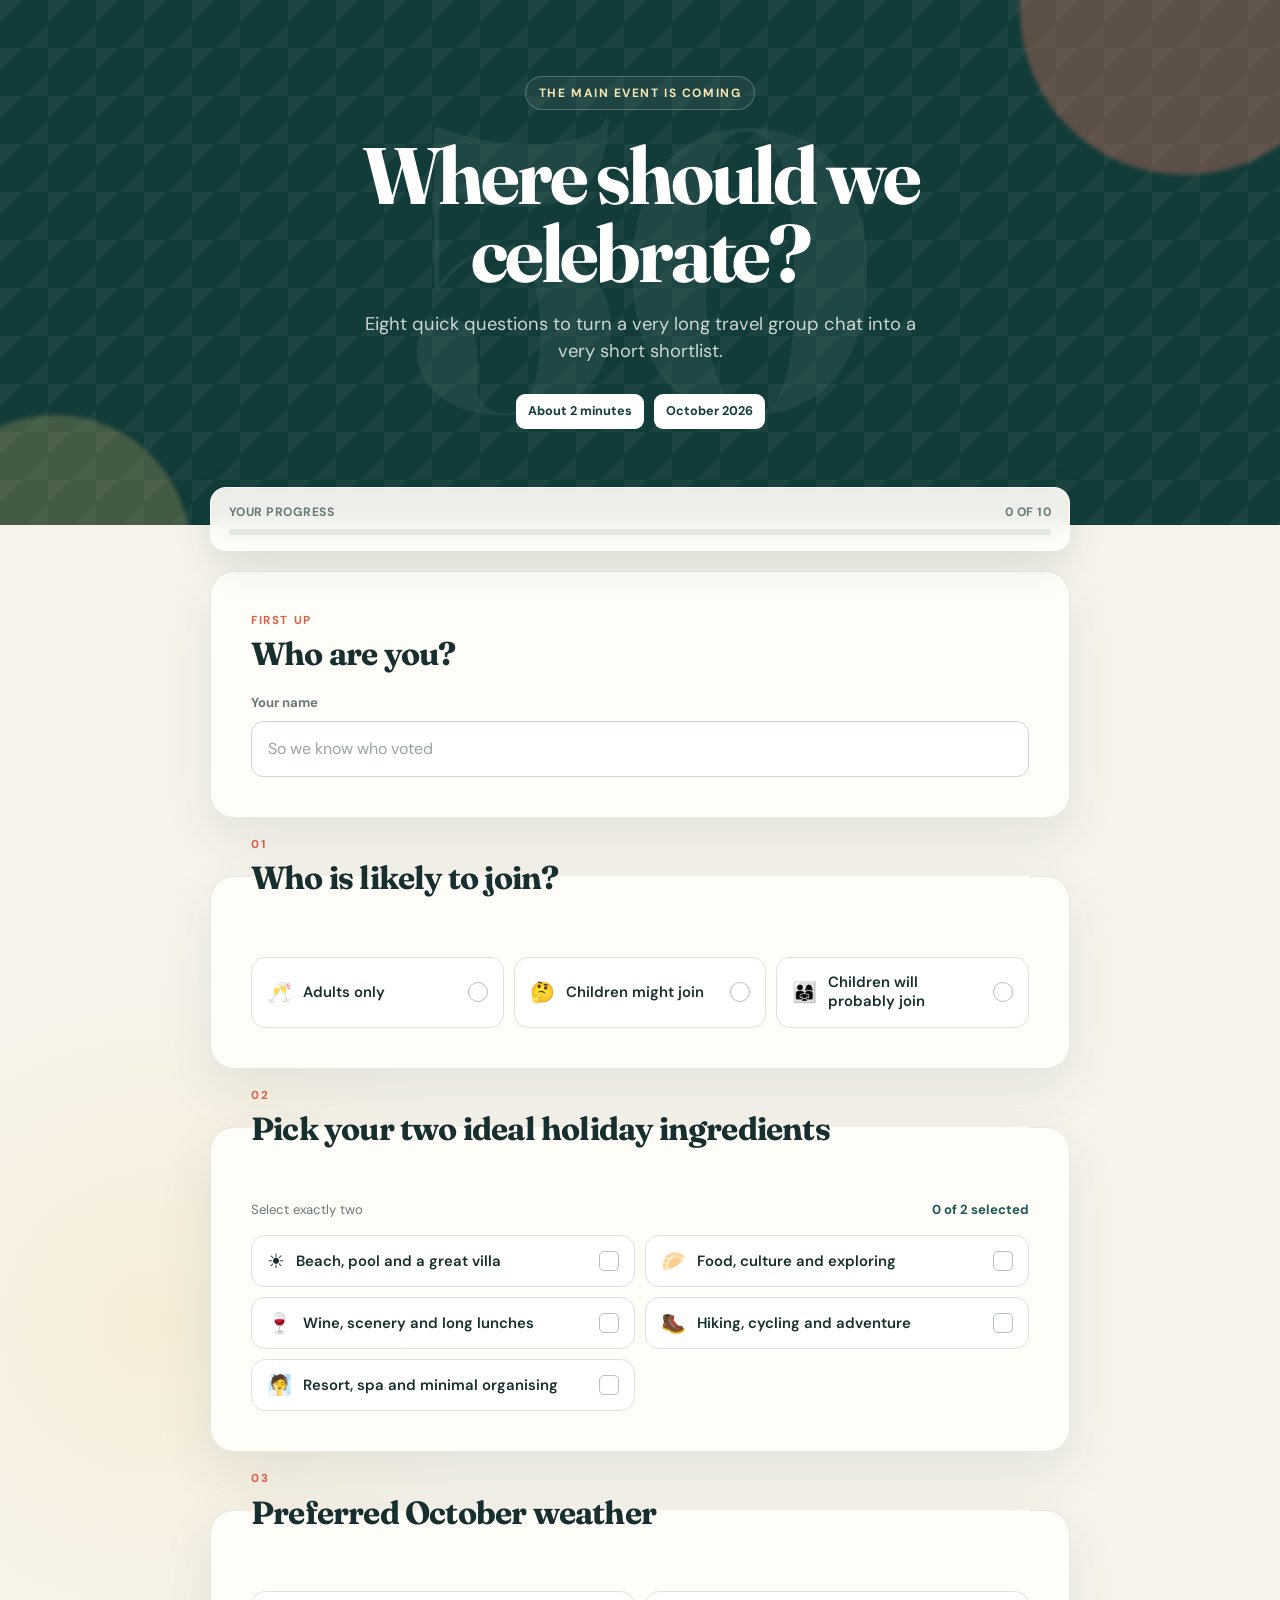
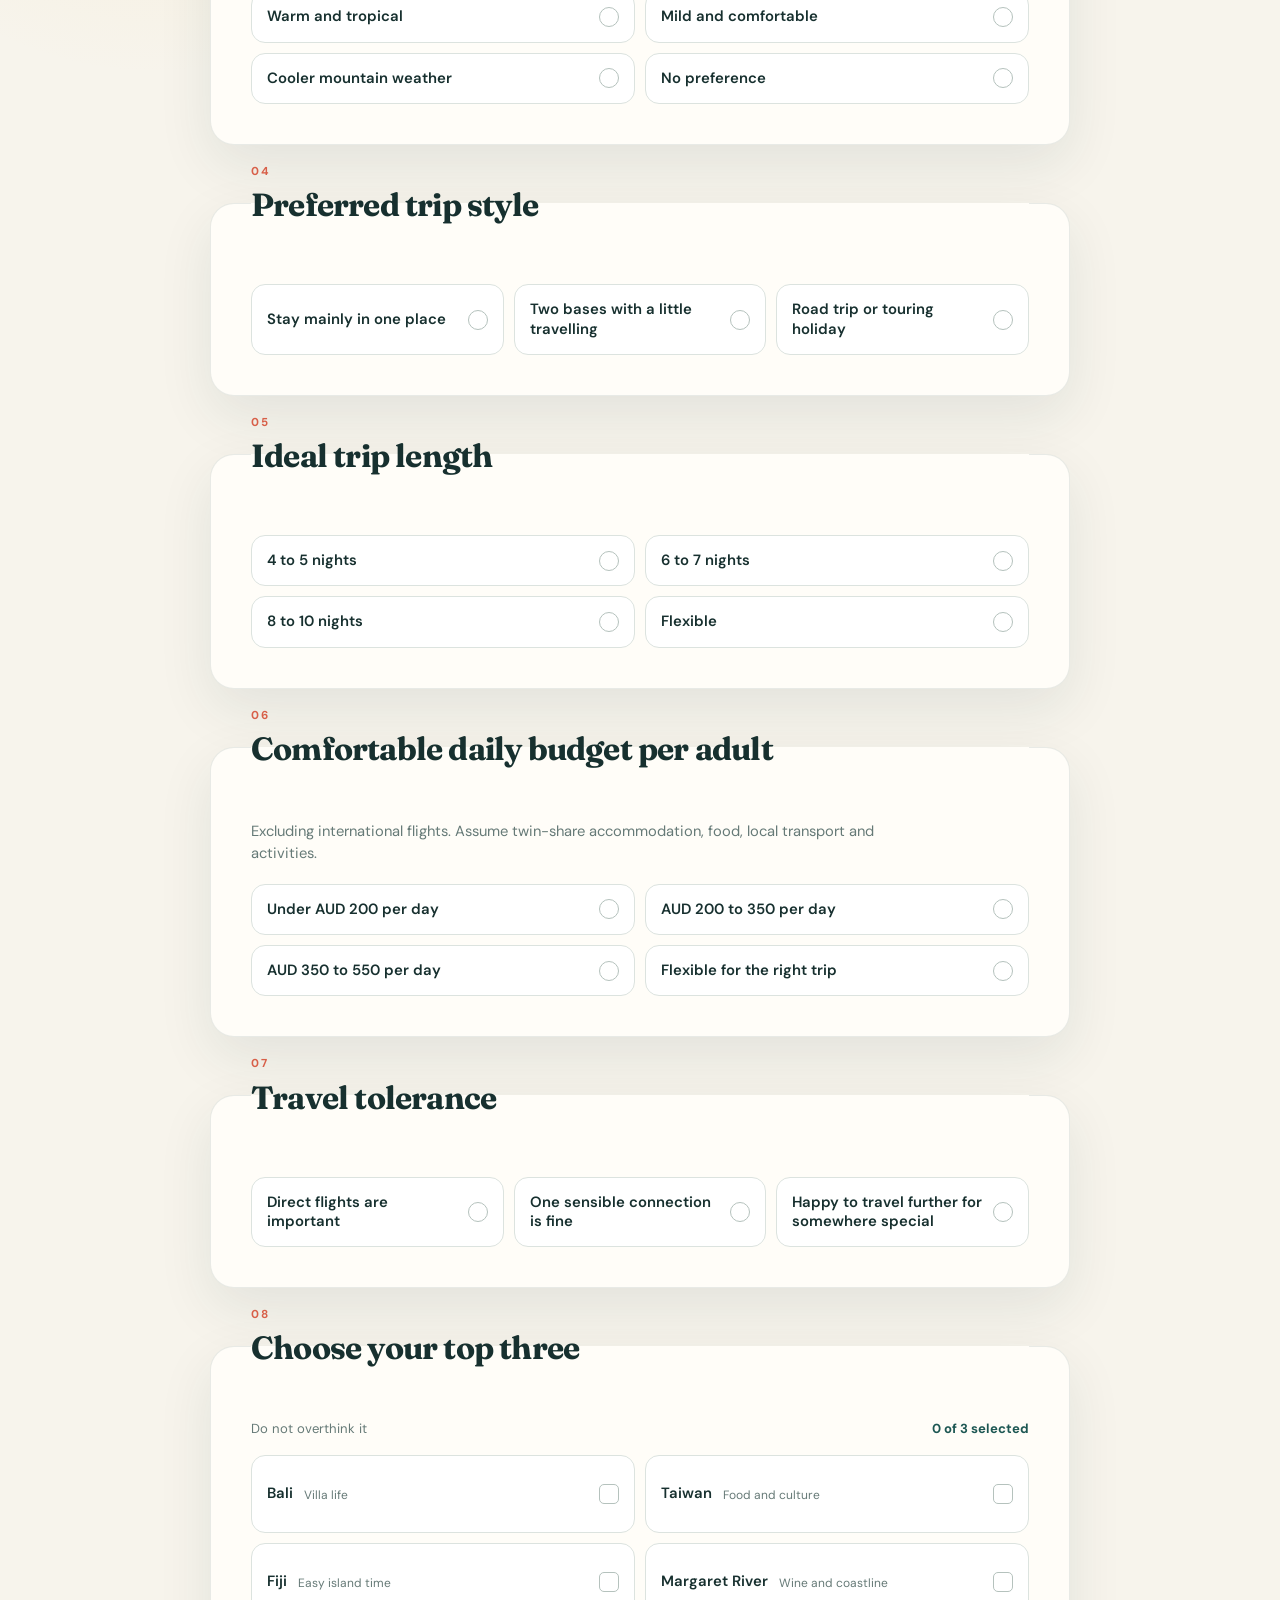
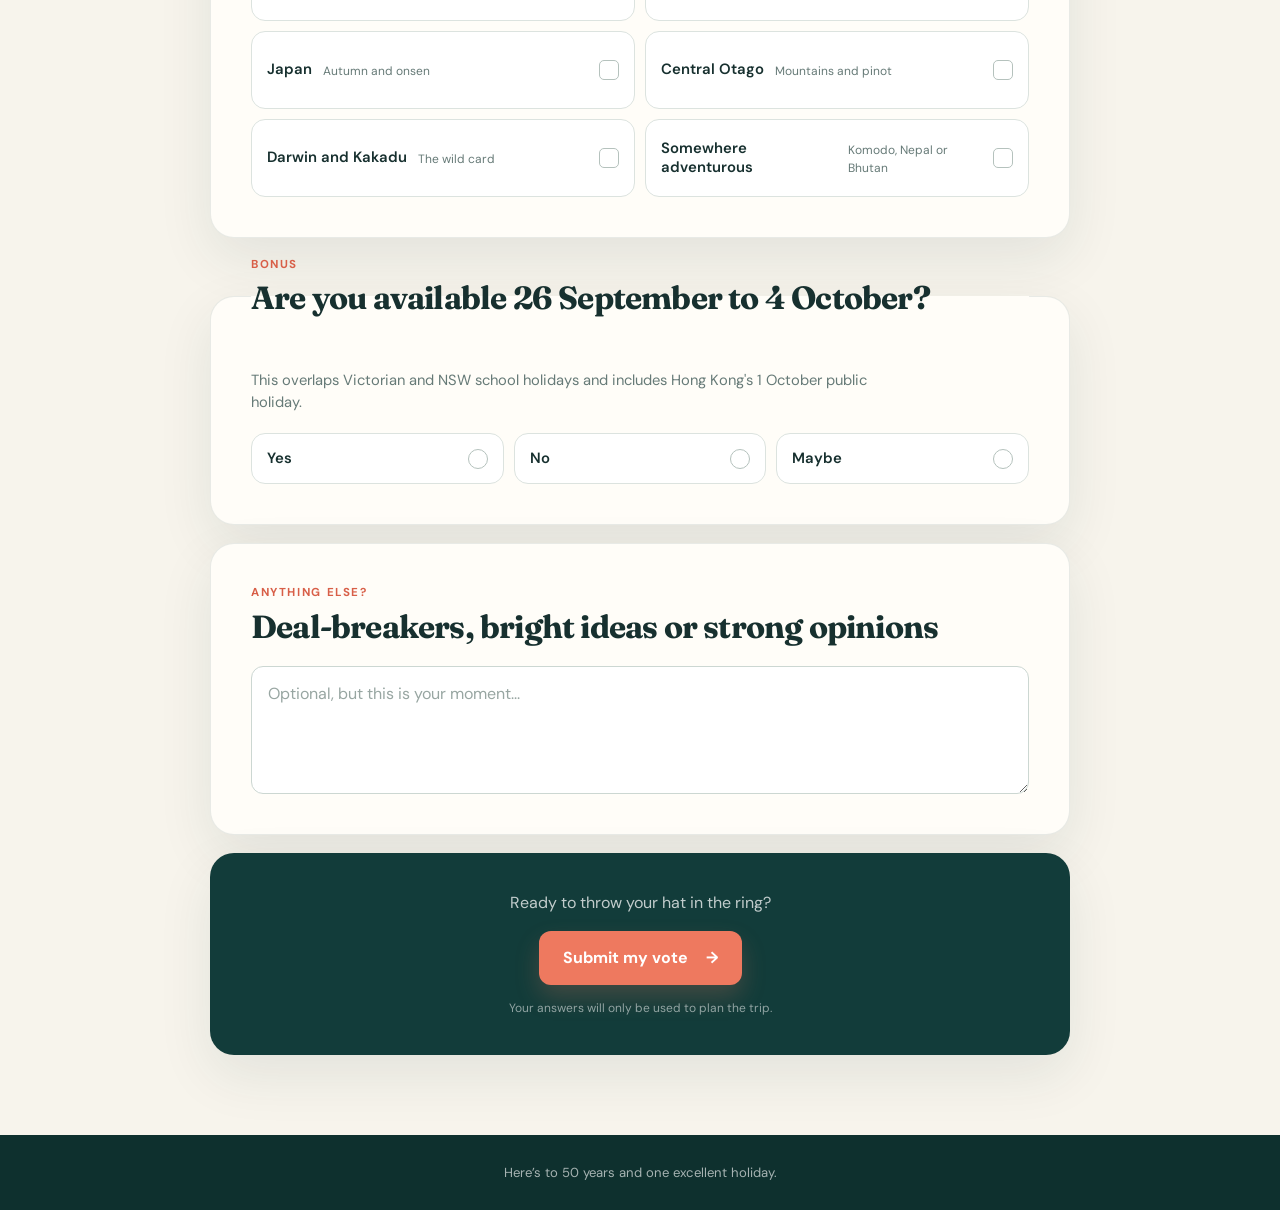
==== index.html @ 727cbc9c "Build 50th trip poll" ====
<!doctype html>
<html lang="en">
  <head>
    <meta charset="UTF-8" />
    <meta name="viewport" content="width=device-width, initial-scale=1.0" />
    <meta
      name="description"
      content="A quick group poll to help choose the destination for our all-in 50th birthday trip."
    />
    <meta name="theme-color" content="#123c3a" />
    <title>The Big 5-0 Trip Poll</title>
    <link rel="preconnect" href="https://fonts.googleapis.com" />
    <link rel="preconnect" href="https://fonts.gstatic.com" crossorigin />
    <link
      href="https://fonts.googleapis.com/css2?family=DM+Sans:wght@400;500;600;700&family=Fraunces:opsz,wght@9..144,600;9..144,700&display=swap"
      rel="stylesheet"
    />
    <link rel="stylesheet" href="/styles.css" />
    <script src="/script.js" defer></script>
  </head>
  <body>
    <header class="hero">
      <div class="hero__glow hero__glow--one" aria-hidden="true"></div>
      <div class="hero__glow hero__glow--two" aria-hidden="true"></div>
      <div class="shell hero__content">
        <div class="eyebrow">The main event is coming</div>
        <p class="hero__number" aria-hidden="true">50</p>
        <h1>Where should we celebrate?</h1>
        <p class="hero__intro">
          Eight quick questions to turn a very long travel group chat into a very
          short shortlist.
        </p>
        <div class="hero__meta" aria-label="Poll details">
          <span>About 2 minutes</span>
          <span>October 2026</span>
        </div>
      </div>
    </header>

    <main class="shell main-content">
      <div class="progress-wrap" aria-hidden="true">
        <div class="progress-copy">
          <span>Your progress</span>
          <span id="progress-label">0 of 10</span>
        </div>
        <div class="progress-track">
          <div class="progress-bar" id="progress-bar"></div>
        </div>
      </div>

      <form
        class="poll-form"
        id="trip-poll"
        name="trip-preferences"
        method="POST"
        action="/thanks.html"
        data-netlify="true"
        data-netlify-honeypot="bot-field"
      >
        <p class="honeypot">
          <label>
            Do not fill this out if you are human:
            <input name="bot-field" />
          </label>
        </p>

        <section class="question question--identity" data-question>
          <div class="question__heading">
            <span class="question__number">First up</span>
            <h2>Who are you?</h2>
          </div>
          <label class="text-label" for="name">Your name</label>
          <input
            class="text-input"
            id="name"
            name="name"
            type="text"
            autocomplete="name"
            placeholder="So we know who voted"
            required
          />
        </section>

        <fieldset class="question" data-question>
          <legend>
            <span class="question__number">01</span>
            <span class="question__title">Who is likely to join?</span>
          </legend>
          <div class="choices choices--three">
            <label class="choice">
              <input type="radio" name="who-is-joining" value="Adults only" required />
              <span class="choice__body">
                <span class="choice__icon" aria-hidden="true">🥂</span>
                <span class="choice__title">Adults only</span>
              </span>
            </label>
            <label class="choice">
              <input type="radio" name="who-is-joining" value="Children might join" />
              <span class="choice__body">
                <span class="choice__icon" aria-hidden="true">🤔</span>
                <span class="choice__title">Children might join</span>
              </span>
            </label>
            <label class="choice">
              <input type="radio" name="who-is-joining" value="Children will probably join" />
              <span class="choice__body">
                <span class="choice__icon" aria-hidden="true">👨‍👩‍👧</span>
                <span class="choice__title">Children will probably join</span>
              </span>
            </label>
          </div>
        </fieldset>

        <fieldset class="question" data-question data-limit="2">
          <legend>
            <span class="question__number">02</span>
            <span class="question__title">Pick your two ideal holiday ingredients</span>
          </legend>
          <div class="question__hint">
            Select exactly two
            <span class="selection-count" aria-live="polite">0 of 2 selected</span>
          </div>
          <div class="choices choices--ingredients">
            <label class="choice">
              <input type="checkbox" name="ideal-ingredients[]" value="Beach, pool and a great villa" />
              <span class="choice__body">
                <span class="choice__icon" aria-hidden="true">☀️</span>
                <span class="choice__title">Beach, pool and a great villa</span>
              </span>
            </label>
            <label class="choice">
              <input type="checkbox" name="ideal-ingredients[]" value="Food, culture and exploring" />
              <span class="choice__body">
                <span class="choice__icon" aria-hidden="true">🥟</span>
                <span class="choice__title">Food, culture and exploring</span>
              </span>
            </label>
            <label class="choice">
              <input type="checkbox" name="ideal-ingredients[]" value="Wine, scenery and long lunches" />
              <span class="choice__body">
                <span class="choice__icon" aria-hidden="true">🍷</span>
                <span class="choice__title">Wine, scenery and long lunches</span>
              </span>
            </label>
            <label class="choice">
              <input type="checkbox" name="ideal-ingredients[]" value="Hiking, cycling and adventure" />
              <span class="choice__body">
                <span class="choice__icon" aria-hidden="true">🥾</span>
                <span class="choice__title">Hiking, cycling and adventure</span>
              </span>
            </label>
            <label class="choice">
              <input type="checkbox" name="ideal-ingredients[]" value="Resort, spa and minimal organising" />
              <span class="choice__body">
                <span class="choice__icon" aria-hidden="true">🧖</span>
                <span class="choice__title">Resort, spa and minimal organising</span>
              </span>
            </label>
          </div>
          <p class="field-error" role="alert"></p>
        </fieldset>

        <fieldset class="question" data-question>
          <legend>
            <span class="question__number">03</span>
            <span class="question__title">Preferred October weather</span>
          </legend>
          <div class="choices choices--two">
            <label class="choice">
              <input type="radio" name="preferred-weather" value="Warm and tropical" required />
              <span class="choice__body"><span class="choice__title">Warm and tropical</span></span>
            </label>
            <label class="choice">
              <input type="radio" name="preferred-weather" value="Mild and comfortable" />
              <span class="choice__body"><span class="choice__title">Mild and comfortable</span></span>
            </label>
            <label class="choice">
              <input type="radio" name="preferred-weather" value="Cooler mountain weather" />
              <span class="choice__body"><span class="choice__title">Cooler mountain weather</span></span>
            </label>
            <label class="choice">
              <input type="radio" name="preferred-weather" value="No preference" />
              <span class="choice__body"><span class="choice__title">No preference</span></span>
            </label>
          </div>
        </fieldset>

        <fieldset class="question" data-question>
          <legend>
            <span class="question__number">04</span>
            <span class="question__title">Preferred trip style</span>
          </legend>
          <div class="choices choices--three">
            <label class="choice">
              <input type="radio" name="trip-style" value="Stay mainly in one place" required />
              <span class="choice__body"><span class="choice__title">Stay mainly in one place</span></span>
            </label>
            <label class="choice">
              <input type="radio" name="trip-style" value="Two bases with a little travelling" />
              <span class="choice__body"><span class="choice__title">Two bases with a little travelling</span></span>
            </label>
            <label class="choice">
              <input type="radio" name="trip-style" value="Road trip or touring holiday" />
              <span class="choice__body"><span class="choice__title">Road trip or touring holiday</span></span>
            </label>
          </div>
        </fieldset>

        <fieldset class="question" data-question>
          <legend>
            <span class="question__number">05</span>
            <span class="question__title">Ideal trip length</span>
          </legend>
          <div class="choices choices--two">
            <label class="choice">
              <input type="radio" name="trip-length" value="4 to 5 nights" required />
              <span class="choice__body"><span class="choice__title">4 to 5 nights</span></span>
            </label>
            <label class="choice">
              <input type="radio" name="trip-length" value="6 to 7 nights" />
              <span class="choice__body"><span class="choice__title">6 to 7 nights</span></span>
            </label>
            <label class="choice">
              <input type="radio" name="trip-length" value="8 to 10 nights" />
              <span class="choice__body"><span class="choice__title">8 to 10 nights</span></span>
            </label>
            <label class="choice">
              <input type="radio" name="trip-length" value="Flexible" />
              <span class="choice__body"><span class="choice__title">Flexible</span></span>
            </label>
          </div>
        </fieldset>

        <fieldset class="question" data-question>
          <legend>
            <span class="question__number">06</span>
            <span class="question__title">Comfortable daily budget per adult</span>
          </legend>
          <p class="question__description">
            Excluding international flights. Assume twin-share accommodation, food,
            local transport and activities.
          </p>
          <div class="choices choices--two">
            <label class="choice">
              <input type="radio" name="daily-budget" value="Under AUD 200 per day" required />
              <span class="choice__body"><span class="choice__title">Under AUD 200 per day</span></span>
            </label>
            <label class="choice">
              <input type="radio" name="daily-budget" value="AUD 200 to 350 per day" />
              <span class="choice__body"><span class="choice__title">AUD 200 to 350 per day</span></span>
            </label>
            <label class="choice">
              <input type="radio" name="daily-budget" value="AUD 350 to 550 per day" />
              <span class="choice__body"><span class="choice__title">AUD 350 to 550 per day</span></span>
            </label>
            <label class="choice">
              <input type="radio" name="daily-budget" value="Flexible for the right trip" />
              <span class="choice__body"><span class="choice__title">Flexible for the right trip</span></span>
            </label>
          </div>
        </fieldset>

        <fieldset class="question" data-question>
          <legend>
            <span class="question__number">07</span>
            <span class="question__title">Travel tolerance</span>
          </legend>
          <div class="choices choices--three">
            <label class="choice">
              <input type="radio" name="travel-tolerance" value="Direct flights are important" required />
              <span class="choice__body"><span class="choice__title">Direct flights are important</span></span>
            </label>
            <label class="choice">
              <input type="radio" name="travel-tolerance" value="One sensible connection is fine" />
              <span class="choice__body"><span class="choice__title">One sensible connection is fine</span></span>
            </label>
            <label class="choice">
              <input type="radio" name="travel-tolerance" value="Happy to travel further for somewhere special" />
              <span class="choice__body"><span class="choice__title">Happy to travel further for somewhere special</span></span>
            </label>
          </div>
        </fieldset>

        <fieldset class="question question--destinations" data-question data-limit="3">
          <legend>
            <span class="question__number">08</span>
            <span class="question__title">Choose your top three</span>
          </legend>
          <div class="question__hint">
            Do not overthink it
            <span class="selection-count" aria-live="polite">0 of 3 selected</span>
          </div>
          <div class="choices choices--destinations">
            <label class="choice choice--destination">
              <input type="checkbox" name="top-destinations[]" value="Bali" />
              <span class="choice__body"><span class="choice__title">Bali</span><span class="choice__sub">Villa life</span></span>
            </label>
            <label class="choice choice--destination">
              <input type="checkbox" name="top-destinations[]" value="Taiwan" />
              <span class="choice__body"><span class="choice__title">Taiwan</span><span class="choice__sub">Food and culture</span></span>
            </label>
            <label class="choice choice--destination">
              <input type="checkbox" name="top-destinations[]" value="Fiji" />
              <span class="choice__body"><span class="choice__title">Fiji</span><span class="choice__sub">Easy island time</span></span>
            </label>
            <label class="choice choice--destination">
              <input type="checkbox" name="top-destinations[]" value="Margaret River" />
              <span class="choice__body"><span class="choice__title">Margaret River</span><span class="choice__sub">Wine and coastline</span></span>
            </label>
            <label class="choice choice--destination">
              <input type="checkbox" name="top-destinations[]" value="Japan" />
              <span class="choice__body"><span class="choice__title">Japan</span><span class="choice__sub">Autumn and onsen</span></span>
            </label>
            <label class="choice choice--destination">
              <input type="checkbox" name="top-destinations[]" value="Central Otago, New Zealand" />
              <span class="choice__body"><span class="choice__title">Central Otago</span><span class="choice__sub">Mountains and pinot</span></span>
            </label>
            <label class="choice choice--destination">
              <input type="checkbox" name="top-destinations[]" value="Darwin and Kakadu" />
              <span class="choice__body"><span class="choice__title">Darwin and Kakadu</span><span class="choice__sub">The wild card</span></span>
            </label>
            <label class="choice choice--destination">
              <input type="checkbox" name="top-destinations[]" value="Somewhere more adventurous" />
              <span class="choice__body"><span class="choice__title">Somewhere adventurous</span><span class="choice__sub">Komodo, Nepal or Bhutan</span></span>
            </label>
          </div>
          <p class="field-error" role="alert"></p>
        </fieldset>

        <fieldset class="question question--date" data-question>
          <legend>
            <span class="question__number">Bonus</span>
            <span class="question__title">Are you available 26 September to 4 October?</span>
          </legend>
          <p class="question__description">
            This overlaps Victorian and NSW school holidays and includes Hong Kong's
            1 October public holiday.
          </p>
          <div class="choices choices--three choices--compact">
            <label class="choice">
              <input type="radio" name="date-availability" value="Yes" required />
              <span class="choice__body"><span class="choice__title">Yes</span></span>
            </label>
            <label class="choice">
              <input type="radio" name="date-availability" value="No" />
              <span class="choice__body"><span class="choice__title">No</span></span>
            </label>
            <label class="choice">
              <input type="radio" name="date-availability" value="Maybe" />
              <span class="choice__body"><span class="choice__title">Maybe</span></span>
            </label>
          </div>
        </fieldset>

        <section class="question question--comments">
          <div class="question__heading">
            <span class="question__number">Anything else?</span>
            <h2>Deal-breakers, bright ideas or strong opinions</h2>
          </div>
          <label class="sr-only" for="comments">Optional comments</label>
          <textarea
            class="text-input text-input--area"
            id="comments"
            name="comments"
            rows="4"
            placeholder="Optional, but this is your moment..."
          ></textarea>
        </section>

        <div class="submit-panel">
          <p>Ready to throw your hat in the ring?</p>
          <button class="submit-button" type="submit">
            Submit my vote
            <span aria-hidden="true">→</span>
          </button>
          <p class="submit-note">Your answers will only be used to plan the trip.</p>
        </div>
      </form>
    </main>

    <footer>
      <div class="shell">Here’s to 50 years and one excellent holiday.</div>
    </footer>
  </body>
</html>
---- styles.css ----
:root {
  --ink: #17302f;
  --muted: #667a77;
  --paper: #f7f4ec;
  --card: #fffdf8;
  --forest: #123c3a;
  --forest-light: #1d5753;
  --coral: #ee795f;
  --coral-dark: #d85f48;
  --sun: #f0c764;
  --line: #dce3df;
  --focus: #167f78;
  --shadow: 0 20px 55px rgba(27, 55, 52, 0.09);
  --radius: 24px;
}

* {
  box-sizing: border-box;
}

html {
  scroll-behavior: smooth;
}

body {
  margin: 0;
  color: var(--ink);
  background:
    radial-gradient(circle at 12% 30%, rgba(240, 199, 100, 0.15), transparent 22rem),
    var(--paper);
  font-family: "DM Sans", system-ui, sans-serif;
  font-size: 16px;
  line-height: 1.5;
}

button,
input,
textarea {
  font: inherit;
}

.shell {
  width: min(100% - 32px, 860px);
  margin-inline: auto;
}

.hero {
  position: relative;
  min-height: 500px;
  overflow: hidden;
  color: #fff;
  background:
    linear-gradient(135deg, rgba(255, 255, 255, 0.045) 25%, transparent 25%) 0 0 / 48px 48px,
    linear-gradient(315deg, rgba(255, 255, 255, 0.035) 25%, transparent 25%) 0 0 / 48px 48px,
    var(--forest);
  display: grid;
  place-items: center;
}

.hero__content {
  position: relative;
  z-index: 1;
  padding-block: 76px 96px;
  text-align: center;
}

.hero__glow {
  position: absolute;
  border-radius: 50%;
  filter: blur(2px);
  opacity: 0.75;
}

.hero__glow--one {
  width: 330px;
  height: 330px;
  top: -155px;
  right: -70px;
  background: rgba(238, 121, 95, 0.45);
}

.hero__glow--two {
  width: 270px;
  height: 270px;
  bottom: -160px;
  left: -80px;
  background: rgba(240, 199, 100, 0.3);
}

.eyebrow {
  display: inline-flex;
  padding: 7px 13px;
  border: 1px solid rgba(255, 255, 255, 0.23);
  border-radius: 999px;
  color: #f8e5af;
  background: rgba(255, 255, 255, 0.05);
  font-size: 0.75rem;
  font-weight: 700;
  letter-spacing: 0.13em;
  text-transform: uppercase;
}

.hero__number {
  position: absolute;
  z-index: -1;
  inset: 50% auto auto 50%;
  margin: 0;
  color: rgba(255, 255, 255, 0.055);
  font-family: "Fraunces", Georgia, serif;
  font-size: clamp(15rem, 45vw, 25rem);
  font-weight: 700;
  line-height: 0.7;
  transform: translate(-50%, -48%);
  user-select: none;
}

h1,
h2,
p {
  margin-top: 0;
}

h1 {
  max-width: 700px;
  margin: 26px auto 18px;
  font-family: "Fraunces", Georgia, serif;
  font-size: clamp(2.8rem, 9vw, 5rem);
  line-height: 0.98;
  letter-spacing: -0.04em;
}

.hero__intro {
  max-width: 590px;
  margin: 0 auto;
  color: rgba(255, 255, 255, 0.78);
  font-size: clamp(1rem, 2vw, 1.15rem);
}

.hero__meta {
  display: flex;
  justify-content: center;
  gap: 10px;
  margin-top: 28px;
}

.hero__meta span {
  padding: 8px 12px;
  border-radius: 9px;
  color: var(--forest);
  background: #fff;
  font-size: 0.79rem;
  font-weight: 700;
}

.main-content {
  position: relative;
  z-index: 2;
  margin-top: -38px;
  padding-bottom: 80px;
}

.progress-wrap {
  position: sticky;
  z-index: 10;
  top: 14px;
  margin-bottom: 20px;
  padding: 15px 18px;
  border: 1px solid rgba(255, 255, 255, 0.7);
  border-radius: 16px;
  background: rgba(255, 253, 248, 0.92);
  box-shadow: 0 12px 38px rgba(20, 55, 51, 0.12);
  backdrop-filter: blur(14px);
}

.progress-copy {
  display: flex;
  justify-content: space-between;
  margin-bottom: 8px;
  color: var(--muted);
  font-size: 0.76rem;
  font-weight: 700;
  letter-spacing: 0.04em;
  text-transform: uppercase;
}

.progress-track {
  height: 6px;
  overflow: hidden;
  border-radius: 999px;
  background: #e3e8e4;
}

.progress-bar {
  width: 0;
  height: 100%;
  border-radius: inherit;
  background: linear-gradient(90deg, var(--coral), var(--sun));
  transition: width 220ms ease;
}

.poll-form {
  display: grid;
  gap: 18px;
}

.question {
  min-width: 0;
  margin: 0;
  padding: clamp(24px, 5vw, 40px);
  border: 1px solid rgba(33, 74, 70, 0.1);
  border-radius: var(--radius);
  background: var(--card);
  box-shadow: var(--shadow);
}

fieldset.question {
  border: 1px solid rgba(33, 74, 70, 0.1);
}

legend {
  width: 100%;
  padding: 0;
}

.question__heading h2,
.question__title {
  display: block;
  margin: 7px 0 20px;
  font-family: "Fraunces", Georgia, serif;
  font-size: clamp(1.5rem, 4vw, 2rem);
  font-weight: 700;
  line-height: 1.15;
  letter-spacing: -0.025em;
}

.question__number {
  display: block;
  color: var(--coral-dark);
  font-size: 0.72rem;
  font-weight: 700;
  letter-spacing: 0.14em;
  text-transform: uppercase;
}

.question__description {
  max-width: 650px;
  margin: -8px 0 20px;
  color: var(--muted);
  font-size: 0.92rem;
}

.question__hint {
  display: flex;
  justify-content: space-between;
  gap: 12px;
  margin: -8px 0 16px;
  color: var(--muted);
  font-size: 0.82rem;
}

.selection-count {
  color: var(--forest-light);
  font-weight: 700;
}

.text-label {
  display: block;
  margin-bottom: 8px;
  color: var(--muted);
  font-size: 0.82rem;
  font-weight: 700;
}

.text-input {
  display: block;
  width: 100%;
  padding: 15px 16px;
  border: 1.5px solid #ccd7d2;
  border-radius: 12px;
  outline: none;
  color: var(--ink);
  background: #fff;
  transition: border-color 150ms ease, box-shadow 150ms ease;
}

.text-input::placeholder {
  color: #98a6a2;
}

.text-input:focus {
  border-color: var(--focus);
  box-shadow: 0 0 0 4px rgba(22, 127, 120, 0.12);
}

.text-input--area {
  min-height: 120px;
  resize: vertical;
}

.choices {
  display: grid;
  gap: 10px;
}

.choices--two,
.choices--ingredients,
.choices--destinations {
  grid-template-columns: repeat(2, minmax(0, 1fr));
}

.choices--three {
  grid-template-columns: repeat(3, minmax(0, 1fr));
}

.choice {
  position: relative;
  display: block;
  cursor: pointer;
}

.choice input {
  position: absolute;
  width: 1px;
  height: 1px;
  opacity: 0;
  pointer-events: none;
}

.choice__body {
  position: relative;
  display: flex;
  min-height: 100%;
  align-items: center;
  gap: 11px;
  padding: 15px 42px 15px 15px;
  border: 1.5px solid var(--line);
  border-radius: 14px;
  background: #fff;
  transition: border-color 150ms ease, background 150ms ease, transform 150ms ease, box-shadow 150ms ease;
}

.choice__body::after {
  position: absolute;
  top: 50%;
  right: 15px;
  width: 18px;
  height: 18px;
  border: 1.5px solid #b5c2bd;
  border-radius: 50%;
  content: "";
  transform: translateY(-50%);
  transition: all 150ms ease;
}

.choice:has(input[type="checkbox"]) .choice__body::after {
  border-radius: 5px;
}

.choice:hover .choice__body {
  border-color: #9eb5ad;
  transform: translateY(-1px);
}

.choice input:focus-visible + .choice__body {
  outline: 3px solid rgba(22, 127, 120, 0.25);
  outline-offset: 2px;
}

.choice input:checked + .choice__body {
  border-color: var(--forest-light);
  background: #f1f8f4;
  box-shadow: inset 0 0 0 1px var(--forest-light);
}

.choice input:checked + .choice__body::after {
  border-color: var(--forest-light);
  background: var(--forest-light);
  box-shadow: inset 0 0 0 4px #f1f8f4;
}

.choice:has(input[type="checkbox"]:checked) .choice__body::after {
  background: var(--forest-light);
  box-shadow: none;
}

.choice:has(input[type="checkbox"]:checked) .choice__body::before {
  position: absolute;
  z-index: 1;
  top: calc(50% - 5px);
  right: 21px;
  width: 4px;
  height: 8px;
  border: solid #fff;
  border-width: 0 2px 2px 0;
  content: "";
  transform: rotate(45deg);
}

.choice input:disabled + .choice__body {
  cursor: not-allowed;
  opacity: 0.46;
}

.choice__icon {
  font-size: 1.25rem;
  line-height: 1;
}

.choice__title {
  display: block;
  font-size: 0.93rem;
  font-weight: 600;
  line-height: 1.3;
}

.choice__sub {
  display: block;
  margin-top: 2px;
  color: var(--muted);
  font-size: 0.75rem;
}

.choice--destination .choice__body {
  min-height: 78px;
}

.field-error {
  display: none;
  margin: 12px 0 0;
  color: #ac3d2e;
  font-size: 0.85rem;
  font-weight: 700;
}

.field-error.is-visible {
  display: block;
}

.question.has-error {
  border-color: rgba(188, 63, 47, 0.55);
  box-shadow: 0 20px 55px rgba(146, 54, 41, 0.1);
}

.submit-panel {
  padding: 38px 24px;
  border-radius: var(--radius);
  color: #fff;
  background: var(--forest);
  box-shadow: var(--shadow);
  text-align: center;
}

.submit-panel > p:first-child {
  margin-bottom: 16px;
  color: rgba(255, 255, 255, 0.74);
}

.submit-button {
  display: inline-flex;
  min-height: 54px;
  align-items: center;
  justify-content: center;
  gap: 18px;
  padding: 14px 24px;
  border: 0;
  border-radius: 12px;
  color: #fff;
  background: var(--coral);
  box-shadow: 0 12px 25px rgba(238, 121, 95, 0.22);
  cursor: pointer;
  font-weight: 700;
  transition: background 150ms ease, transform 150ms ease;
}

.submit-button:hover {
  background: var(--coral-dark);
  transform: translateY(-2px);
}

.submit-button:focus-visible {
  outline: 3px solid var(--sun);
  outline-offset: 4px;
}

.submit-note {
  margin: 14px 0 0;
  color: rgba(255, 255, 255, 0.53);
  font-size: 0.75rem;
}

.honeypot,
.sr-only {
  position: absolute !important;
  width: 1px !important;
  height: 1px !important;
  overflow: hidden !important;
  clip: rect(0, 0, 0, 0) !important;
  white-space: nowrap !important;
}

footer {
  padding: 28px 0;
  color: rgba(255, 255, 255, 0.63);
  background: #0e302e;
  font-size: 0.82rem;
  text-align: center;
}

.thanks-page {
  min-height: 100vh;
  display: grid;
  place-items: center;
  padding: 24px;
  color: #fff;
  background:
    radial-gradient(circle at 80% 10%, rgba(238, 121, 95, 0.42), transparent 26rem),
    radial-gradient(circle at 10% 90%, rgba(240, 199, 100, 0.24), transparent 24rem),
    var(--forest);
}

.thanks-card {
  width: min(100%, 620px);
  padding: clamp(34px, 7vw, 64px);
  border: 1px solid rgba(255, 255, 255, 0.14);
  border-radius: 30px;
  background: rgba(255, 255, 255, 0.065);
  box-shadow: 0 26px 80px rgba(0, 0, 0, 0.2);
  text-align: center;
  backdrop-filter: blur(12px);
}

.thanks-card__icon {
  display: grid;
  width: 72px;
  height: 72px;
  place-items: center;
  margin: 0 auto 24px;
  border-radius: 50%;
  color: var(--forest);
  background: var(--sun);
  font-size: 2rem;
}

.thanks-card h1 {
  margin-top: 0;
  font-size: clamp(2.5rem, 9vw, 4.2rem);
}

.thanks-card p {
  margin-bottom: 28px;
  color: rgba(255, 255, 255, 0.75);
}

.thanks-link {
  display: inline-flex;
  padding: 12px 18px;
  border: 1px solid rgba(255, 255, 255, 0.32);
  border-radius: 10px;
  color: #fff;
  text-decoration: none;
  font-weight: 700;
}

.thanks-link:hover {
  background: rgba(255, 255, 255, 0.1);
}

@media (max-width: 700px) {
  .hero {
    min-height: 450px;
  }

  .hero__content {
    padding-block: 58px 82px;
  }

  .main-content {
    margin-top: -30px;
  }

  .choices--two,
  .choices--three,
  .choices--ingredients,
  .choices--destinations {
    grid-template-columns: 1fr;
  }

  .choices--compact {
    grid-template-columns: repeat(3, minmax(0, 1fr));
  }

  .choices--compact .choice__body {
    justify-content: center;
    padding: 14px 34px 14px 12px;
  }

  .choice__body {
    min-height: 56px;
  }

  .question__hint {
    align-items: flex-start;
    flex-direction: column;
    gap: 3px;
  }
}

@media (prefers-reduced-motion: reduce) {
  *,
  *::before,
  *::after {
    scroll-behavior: auto !important;
    transition-duration: 0.01ms !important;
  }
}
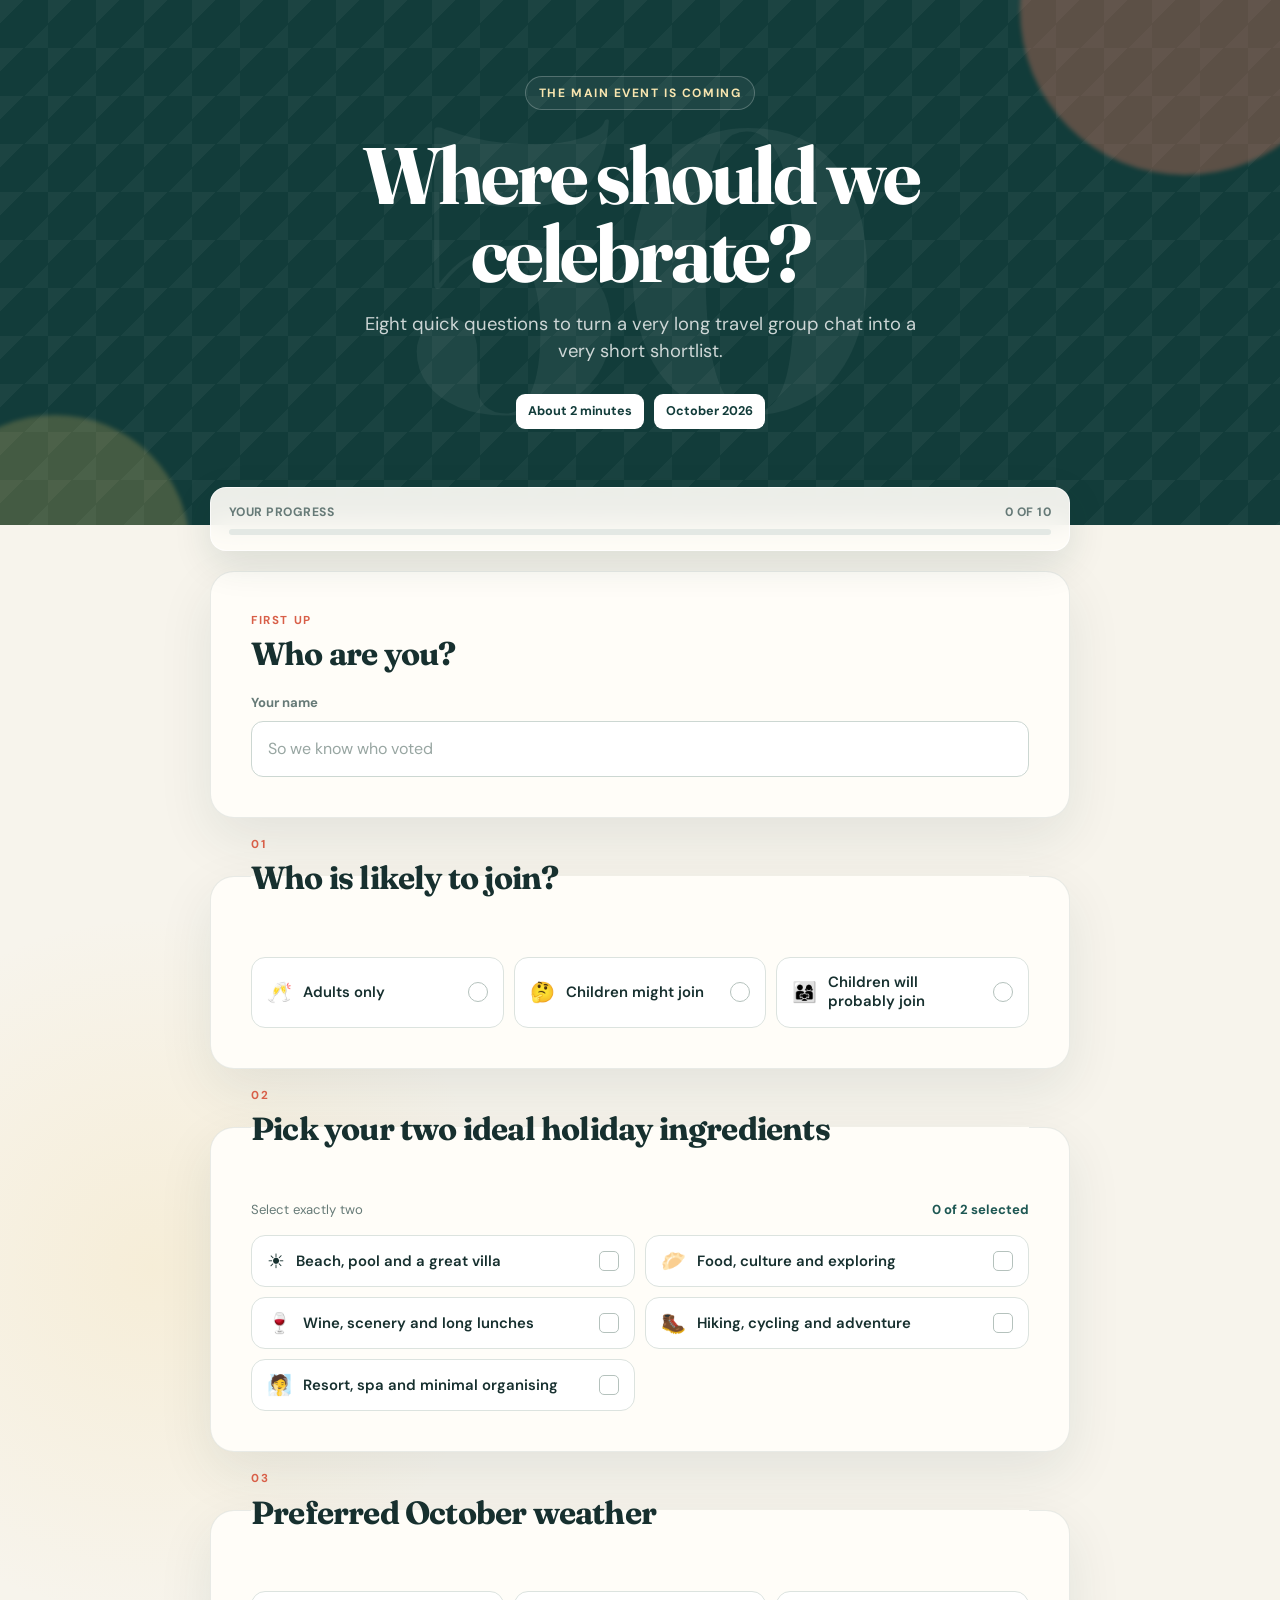
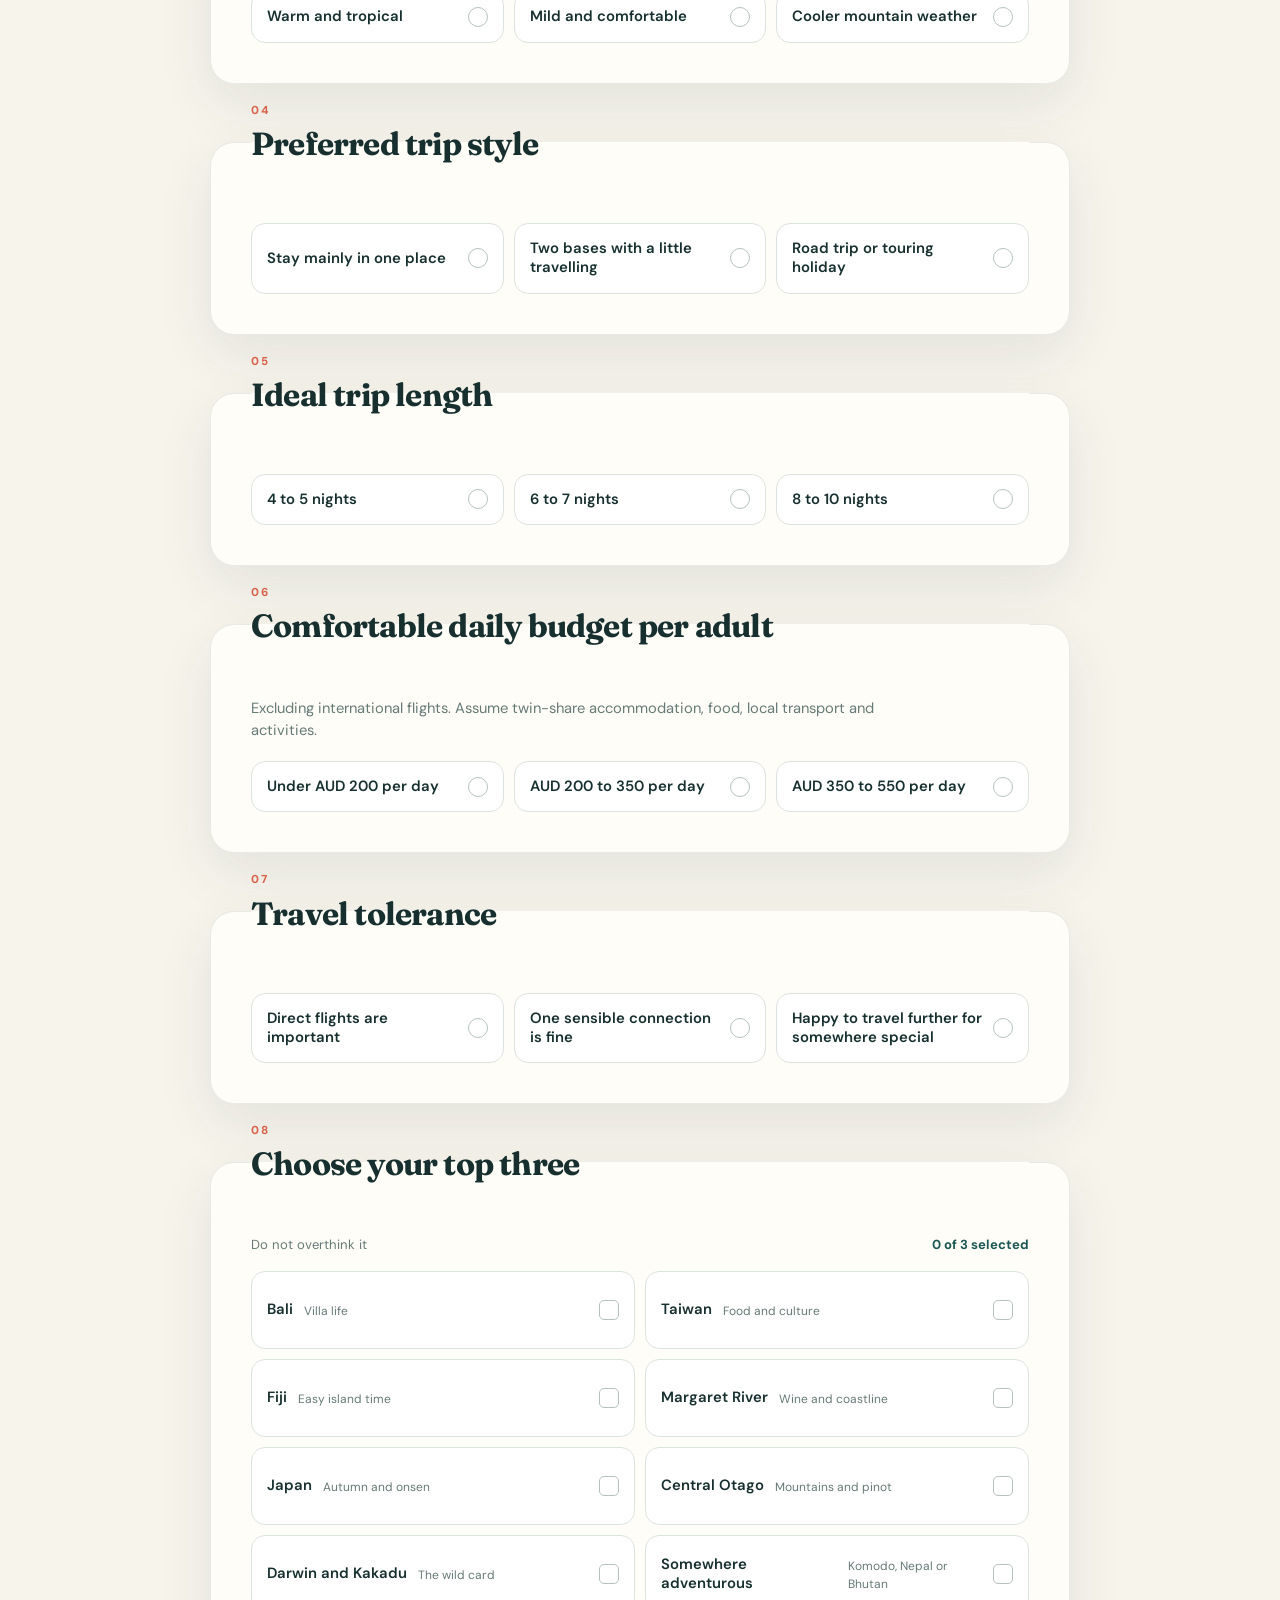
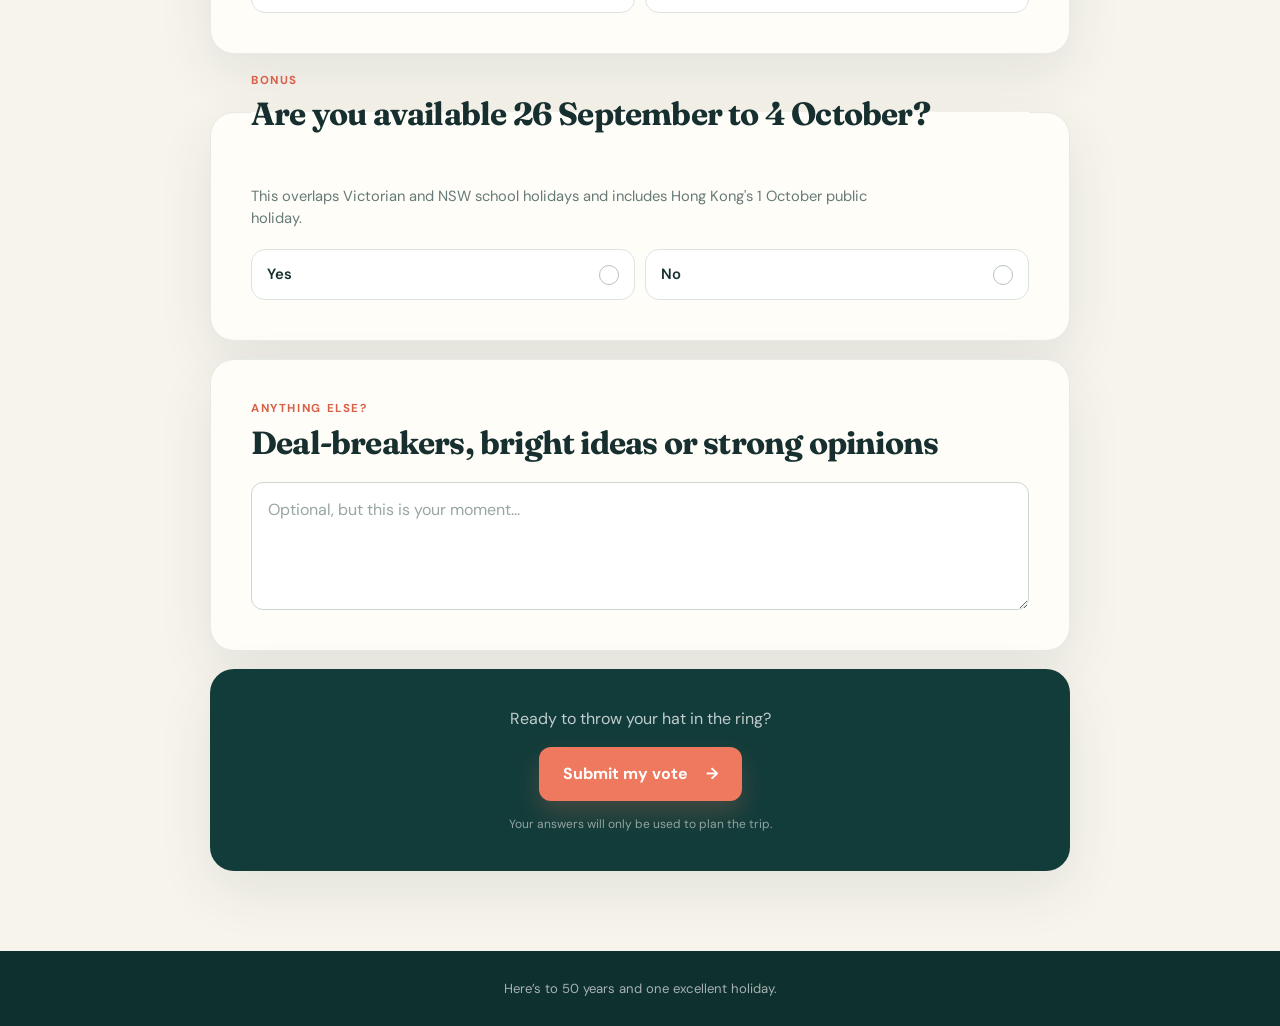
==== commit ca4dd35b: "Force decisive poll responses" ====
--- a/index.html
+++ b/index.html
@@ -165,7 +165,7 @@
             <span class="question__number">03</span>
             <span class="question__title">Preferred October weather</span>
           </legend>
-          <div class="choices choices--two">
+          <div class="choices choices--three">
             <label class="choice">
               <input type="radio" name="preferred-weather" value="Warm and tropical" required />
               <span class="choice__body"><span class="choice__title">Warm and tropical</span></span>
@@ -178,10 +178,6 @@
               <input type="radio" name="preferred-weather" value="Cooler mountain weather" />
               <span class="choice__body"><span class="choice__title">Cooler mountain weather</span></span>
             </label>
-            <label class="choice">
-              <input type="radio" name="preferred-weather" value="No preference" />
-              <span class="choice__body"><span class="choice__title">No preference</span></span>
-            </label>
           </div>
         </fieldset>
 
@@ -211,7 +207,7 @@
             <span class="question__number">05</span>
             <span class="question__title">Ideal trip length</span>
           </legend>
-          <div class="choices choices--two">
+          <div class="choices choices--three">
             <label class="choice">
               <input type="radio" name="trip-length" value="4 to 5 nights" required />
               <span class="choice__body"><span class="choice__title">4 to 5 nights</span></span>
@@ -223,10 +219,6 @@
             <label class="choice">
               <input type="radio" name="trip-length" value="8 to 10 nights" />
               <span class="choice__body"><span class="choice__title">8 to 10 nights</span></span>
-            </label>
-            <label class="choice">
-              <input type="radio" name="trip-length" value="Flexible" />
-              <span class="choice__body"><span class="choice__title">Flexible</span></span>
             </label>
           </div>
         </fieldset>
@@ -240,7 +232,7 @@
             Excluding international flights. Assume twin-share accommodation, food,
             local transport and activities.
           </p>
-          <div class="choices choices--two">
+          <div class="choices choices--three">
             <label class="choice">
               <input type="radio" name="daily-budget" value="Under AUD 200 per day" required />
               <span class="choice__body"><span class="choice__title">Under AUD 200 per day</span></span>
@@ -252,10 +244,6 @@
             <label class="choice">
               <input type="radio" name="daily-budget" value="AUD 350 to 550 per day" />
               <span class="choice__body"><span class="choice__title">AUD 350 to 550 per day</span></span>
-            </label>
-            <label class="choice">
-              <input type="radio" name="daily-budget" value="Flexible for the right trip" />
-              <span class="choice__body"><span class="choice__title">Flexible for the right trip</span></span>
             </label>
           </div>
         </fieldset>
@@ -336,7 +324,7 @@
             This overlaps Victorian and NSW school holidays and includes Hong Kong's
             1 October public holiday.
           </p>
-          <div class="choices choices--three choices--compact">
+          <div class="choices choices--binary choices--compact">
             <label class="choice">
               <input type="radio" name="date-availability" value="Yes" required />
               <span class="choice__body"><span class="choice__title">Yes</span></span>
@@ -344,10 +332,6 @@
             <label class="choice">
               <input type="radio" name="date-availability" value="No" />
               <span class="choice__body"><span class="choice__title">No</span></span>
-            </label>
-            <label class="choice">
-              <input type="radio" name="date-availability" value="Maybe" />
-              <span class="choice__body"><span class="choice__title">Maybe</span></span>
             </label>
           </div>
         </fieldset>
--- a/styles.css
+++ b/styles.css
@@ -312,6 +312,10 @@
   grid-template-columns: repeat(3, minmax(0, 1fr));
 }
 
+.choices--binary {
+  grid-template-columns: repeat(2, minmax(0, 1fr));
+}
+
 .choice {
   position: relative;
   display: block;
@@ -585,8 +589,8 @@
     grid-template-columns: 1fr;
   }
 
-  .choices--compact {
-    grid-template-columns: repeat(3, minmax(0, 1fr));
+  .choices--binary.choices--compact {
+    grid-template-columns: repeat(2, minmax(0, 1fr));
   }
 
   .choices--compact .choice__body {
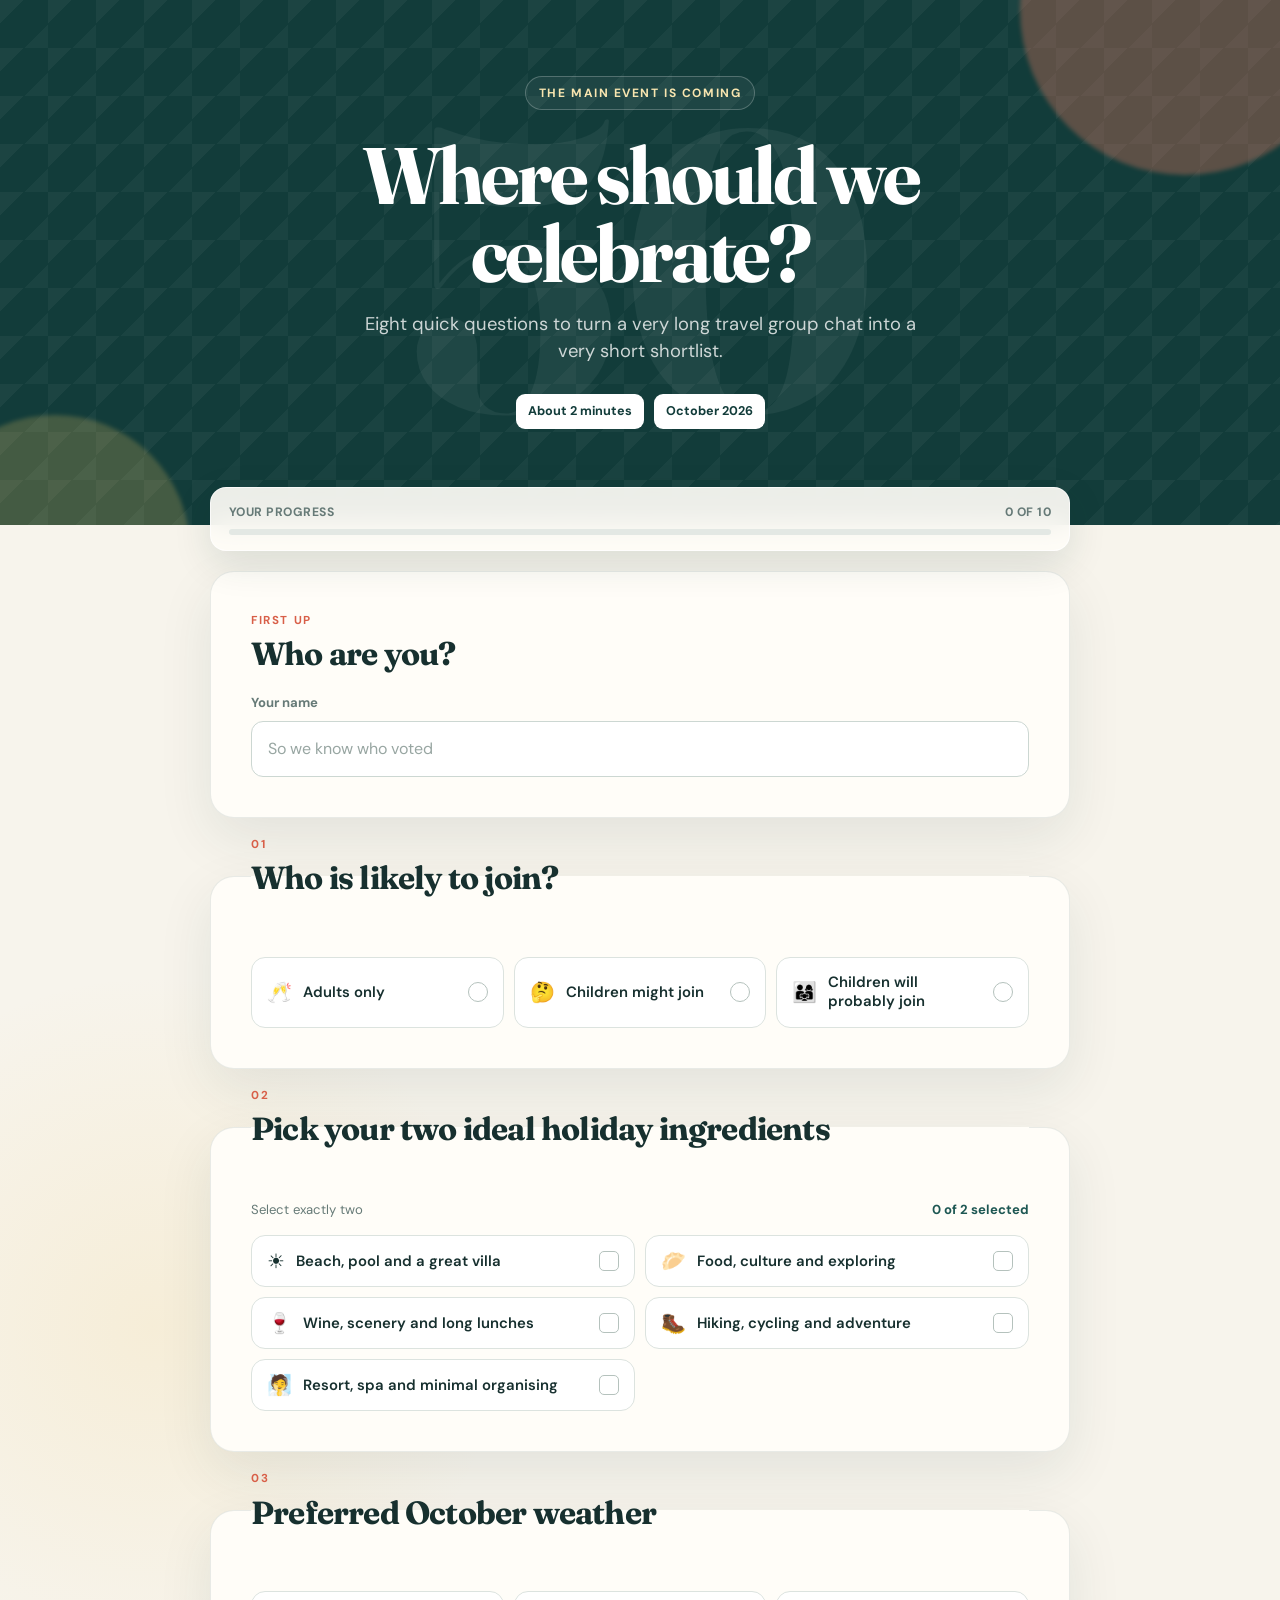
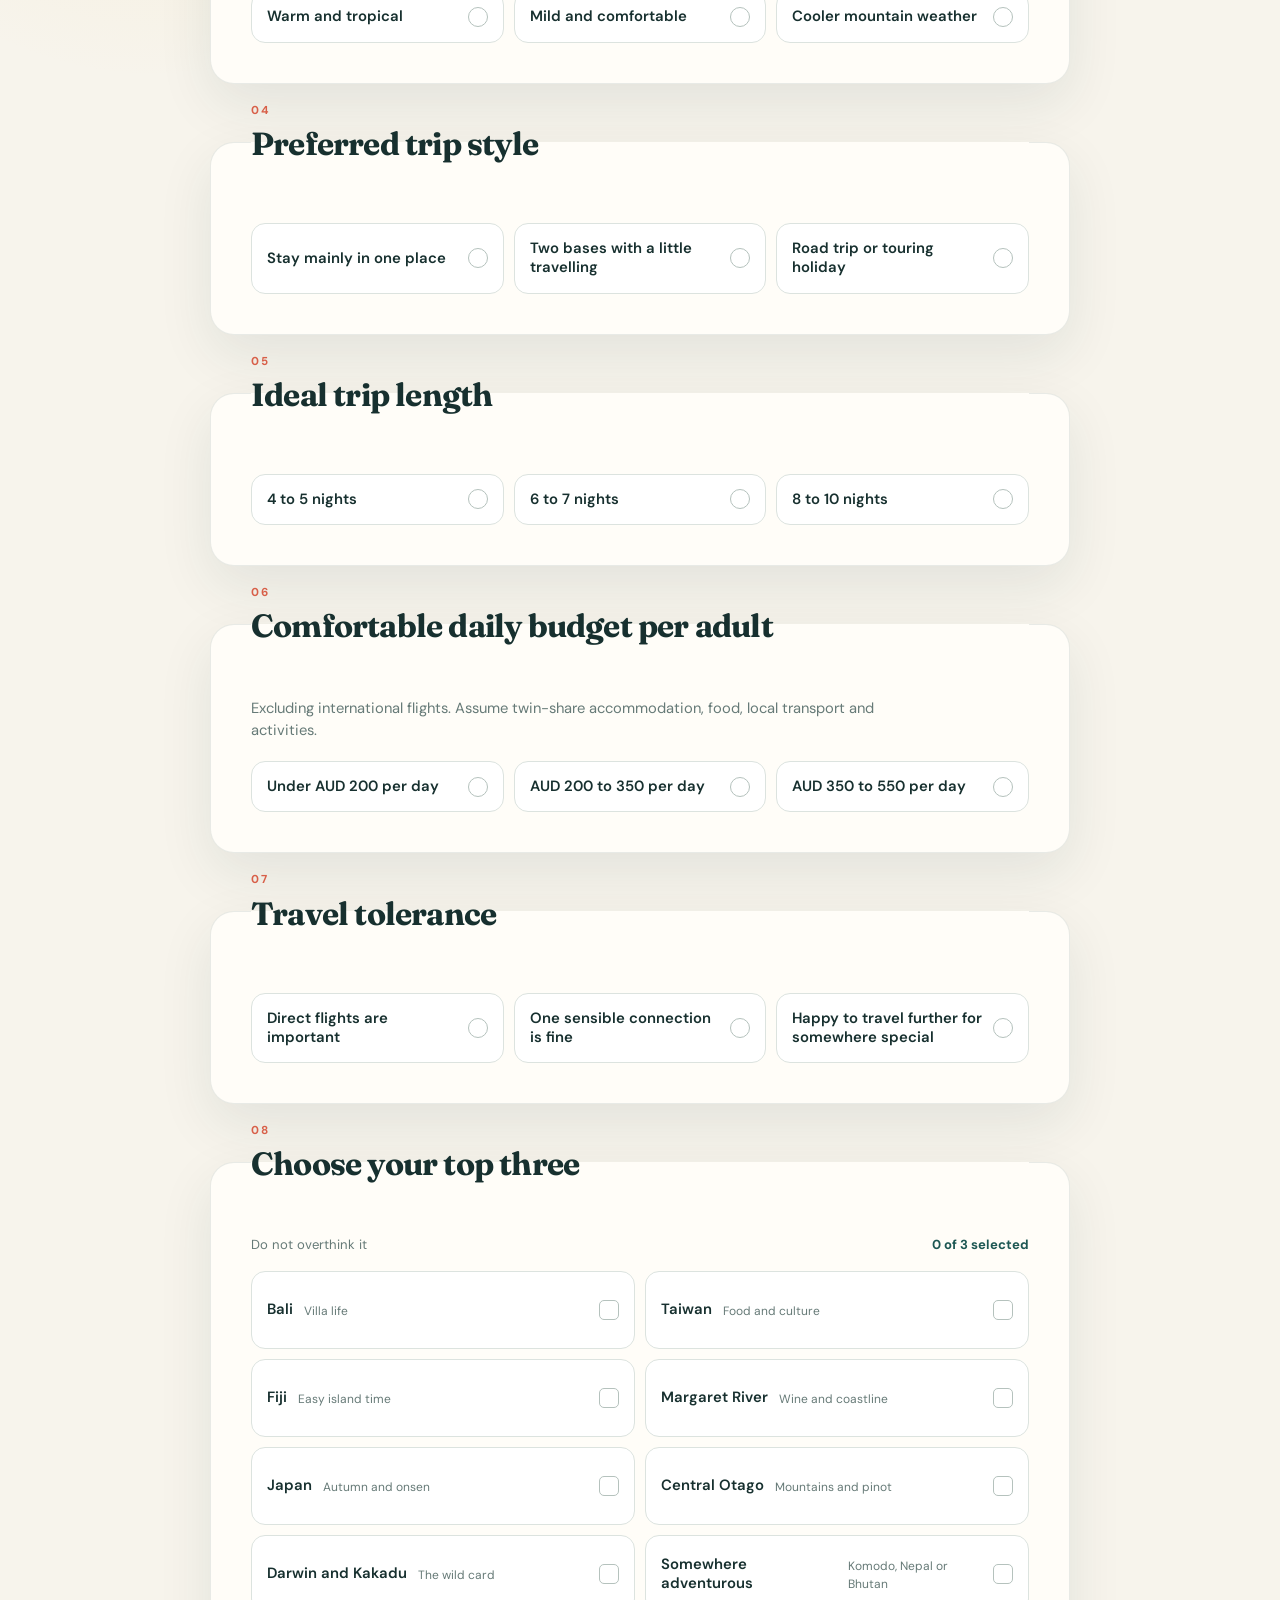
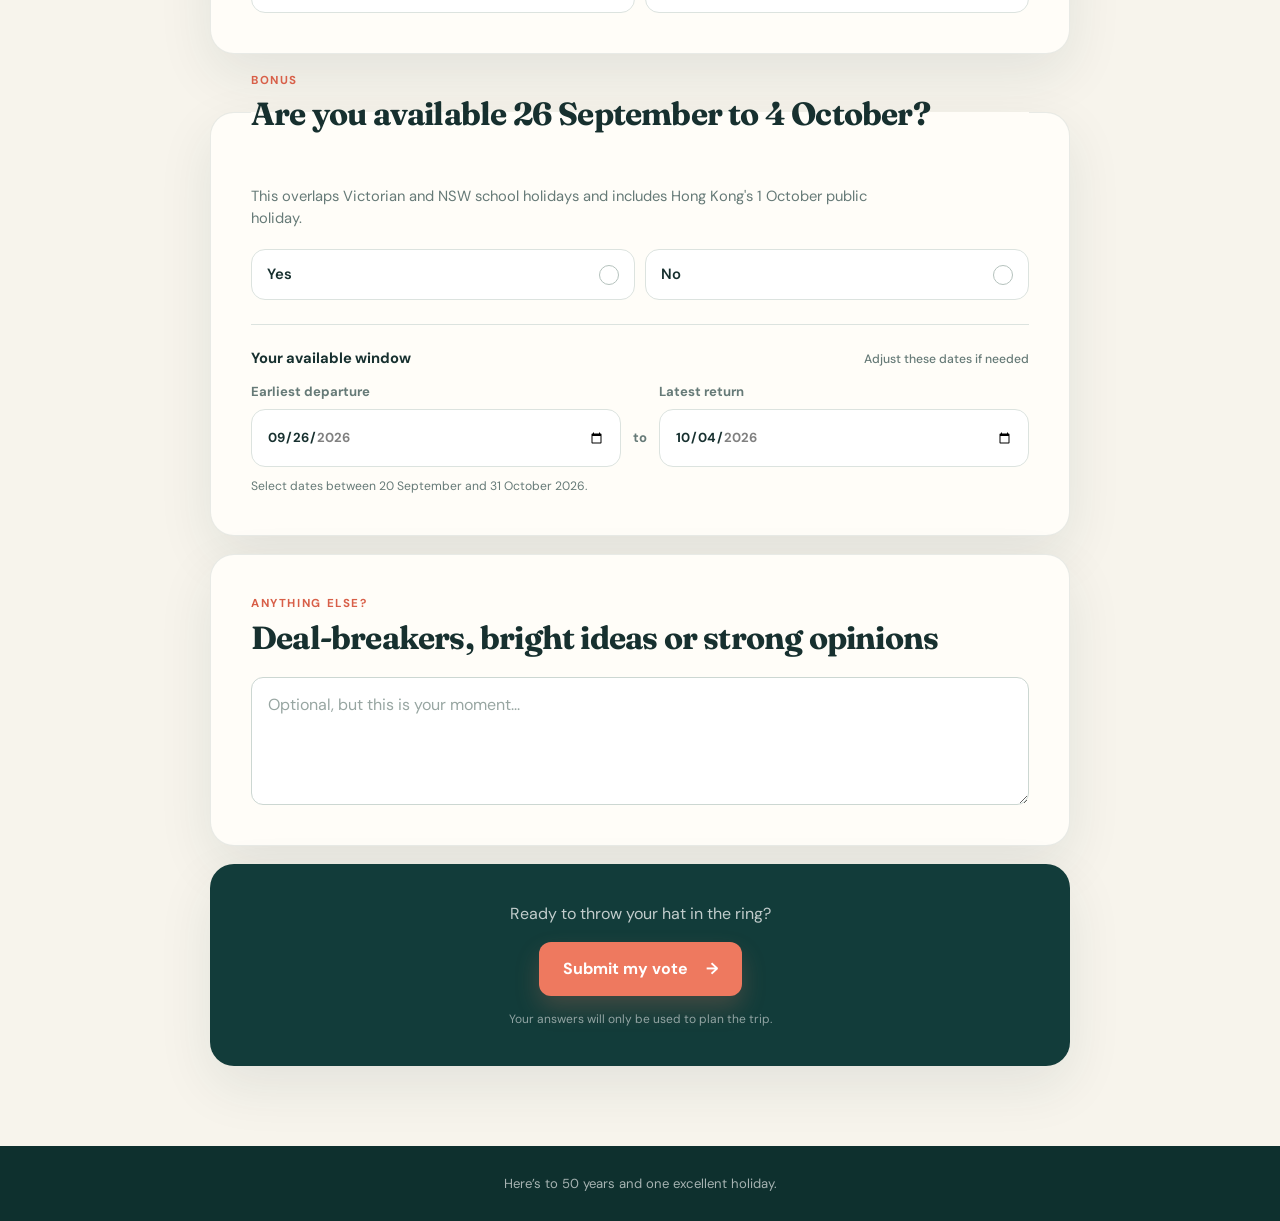
==== commit fdc9910a: "Add trip availability date range" ====
--- a/index.html
+++ b/index.html
@@ -334,6 +334,39 @@
               <span class="choice__body"><span class="choice__title">No</span></span>
             </label>
           </div>
+          <div class="date-range__heading">
+            <span>Your available window</span>
+            <span>Adjust these dates if needed</span>
+          </div>
+          <div class="date-range" data-date-range>
+            <label class="date-field" for="available-from">
+              <span>Earliest departure</span>
+              <input
+                id="available-from"
+                name="available-from"
+                type="date"
+                min="2026-09-20"
+                max="2026-10-31"
+                value="2026-09-26"
+                required
+              />
+            </label>
+            <div class="date-range__connector" aria-hidden="true">to</div>
+            <label class="date-field" for="available-until">
+              <span>Latest return</span>
+              <input
+                id="available-until"
+                name="available-until"
+                type="date"
+                min="2026-09-20"
+                max="2026-10-31"
+                value="2026-10-04"
+                required
+              />
+            </label>
+          </div>
+          <p class="date-range__note">Select dates between 20 September and 31 October 2026.</p>
+          <p class="field-error" role="alert"></p>
         </fieldset>
 
         <section class="question question--comments">
--- a/styles.css
+++ b/styles.css
@@ -440,6 +440,73 @@
   display: block;
 }
 
+.date-range {
+  display: grid;
+  grid-template-columns: minmax(0, 1fr) auto minmax(0, 1fr);
+  align-items: end;
+  gap: 12px;
+}
+
+.date-range__heading {
+  display: flex;
+  align-items: baseline;
+  justify-content: space-between;
+  gap: 12px;
+  margin: 24px 0 12px;
+  padding-top: 22px;
+  border-top: 1px solid var(--line);
+  color: var(--ink);
+  font-size: 0.92rem;
+  font-weight: 700;
+}
+
+.date-range__heading span:last-child {
+  color: var(--muted);
+  font-size: 0.76rem;
+  font-weight: 500;
+}
+
+.date-field {
+  display: grid;
+  gap: 8px;
+  color: var(--muted);
+  font-size: 0.82rem;
+  font-weight: 700;
+}
+
+.date-field input {
+  width: 100%;
+  min-height: 58px;
+  padding: 14px 15px;
+  border: 1.5px solid var(--line);
+  border-radius: 14px;
+  outline: none;
+  color: var(--ink);
+  background: #fff;
+  cursor: pointer;
+  transition: border-color 150ms ease, box-shadow 150ms ease;
+}
+
+.date-field input:focus {
+  border-color: var(--focus);
+  box-shadow: 0 0 0 4px rgba(22, 127, 120, 0.12);
+}
+
+.date-range__connector {
+  display: grid;
+  min-height: 58px;
+  place-items: center;
+  color: var(--muted);
+  font-size: 0.82rem;
+  font-weight: 700;
+}
+
+.date-range__note {
+  margin: 10px 0 0;
+  color: var(--muted);
+  font-size: 0.76rem;
+}
+
 .question.has-error {
   border-color: rgba(188, 63, 47, 0.55);
   box-shadow: 0 20px 55px rgba(146, 54, 41, 0.1);
@@ -589,13 +656,28 @@
     grid-template-columns: 1fr;
   }
 
-  .choices--binary.choices--compact {
-    grid-template-columns: repeat(2, minmax(0, 1fr));
-  }
-
   .choices--compact .choice__body {
     justify-content: center;
     padding: 14px 34px 14px 12px;
+  }
+
+  .choices--binary.choices--compact {
+    grid-template-columns: repeat(2, minmax(0, 1fr));
+  }
+
+  .date-range {
+    grid-template-columns: 1fr;
+    gap: 10px;
+  }
+
+  .date-range__connector {
+    display: none;
+  }
+
+  .date-range__heading {
+    align-items: flex-start;
+    flex-direction: column;
+    gap: 2px;
   }
 
   .choice__body {
